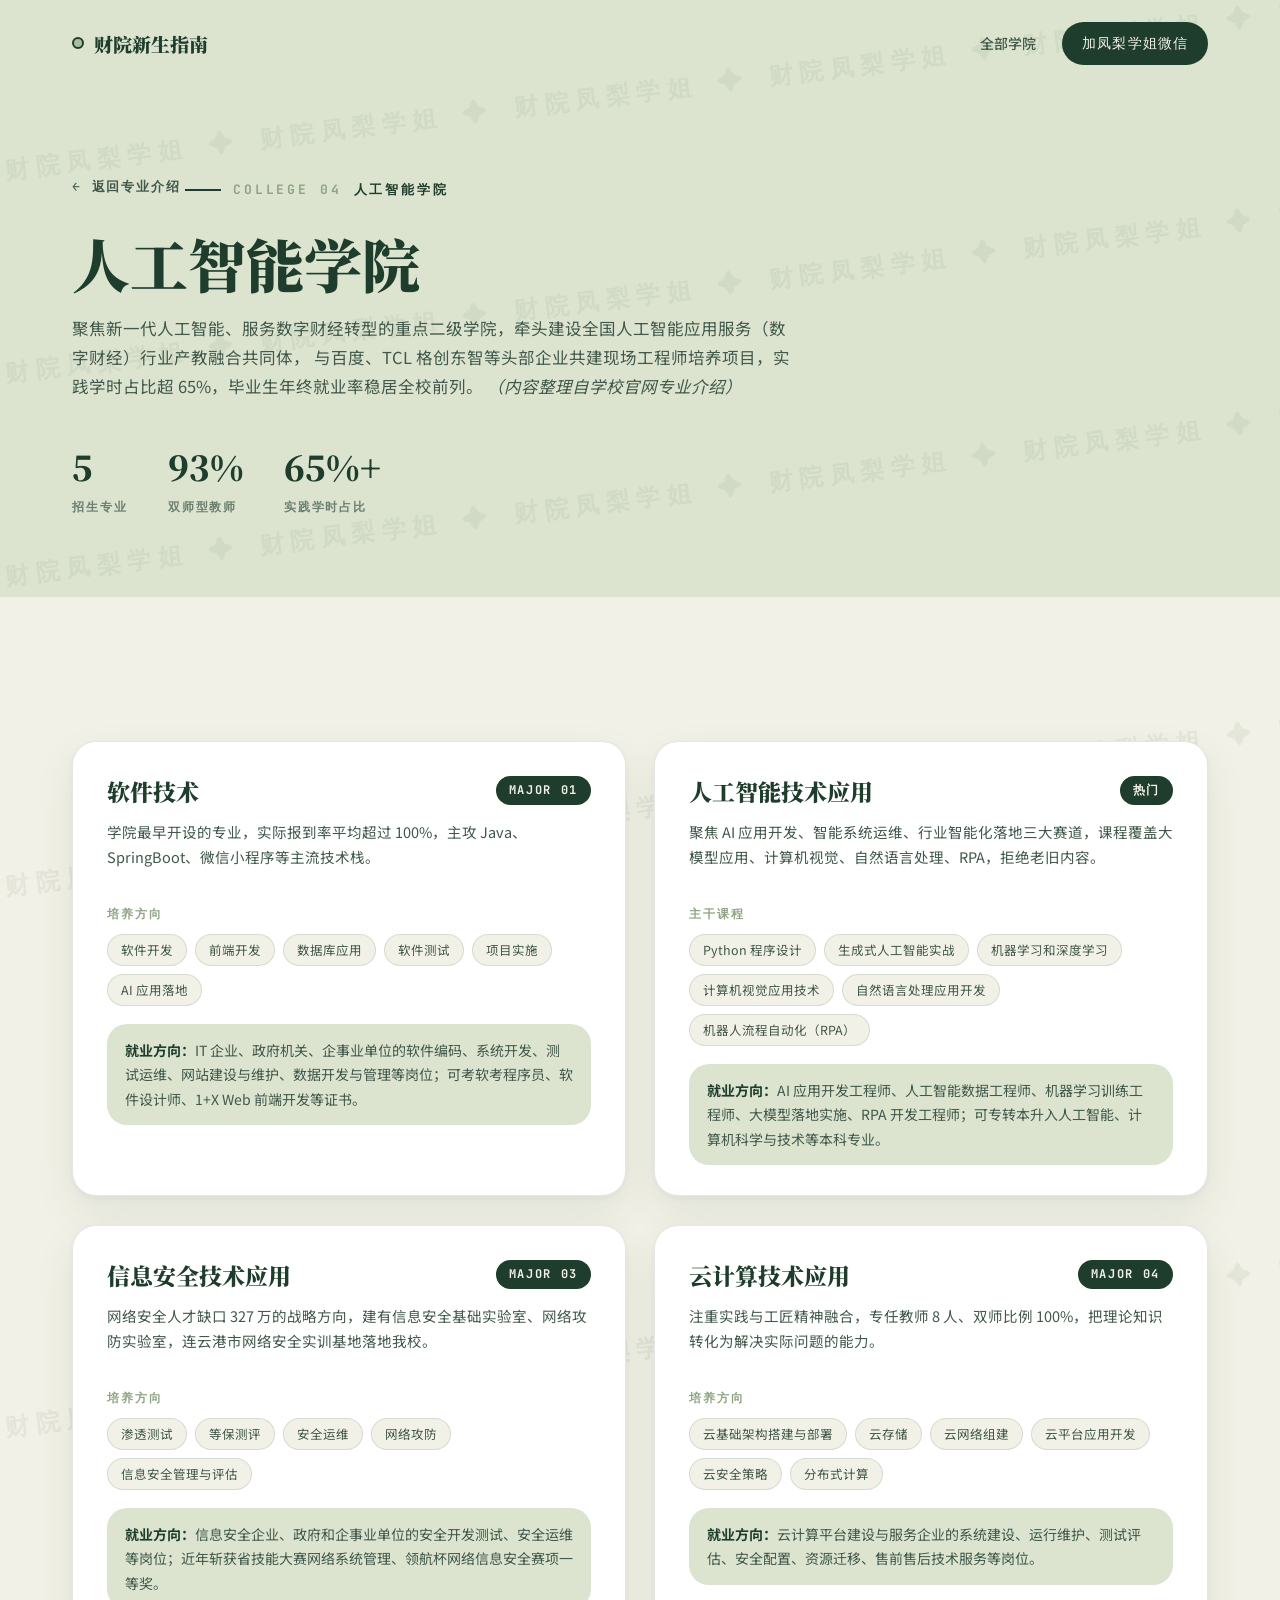
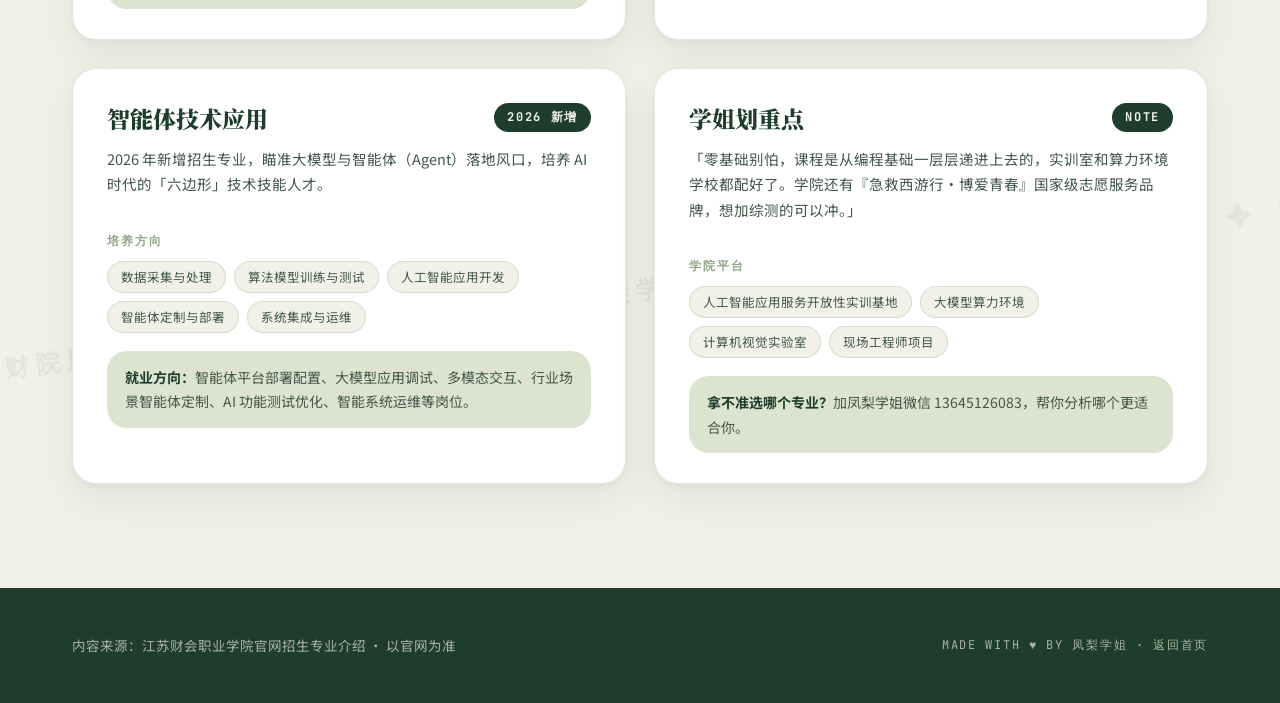
==== college-ai.html @ 63b78833 "deploy: 江苏财会新生指南 by 凤梨学姐" ====
<!DOCTYPE html>
<html lang="zh-CN">
<head>
  <meta charset="UTF-8" />
  <meta name="viewport" content="width=device-width, initial-scale=1.0" />
  <title>人工智能学院 · 江苏财会新生指南</title>
  <link rel="preconnect" href="https://fonts.googleapis.com" />
  <link rel="preconnect" href="https://fonts.gstatic.com" crossorigin />
  <link href="https://fonts.googleapis.com/css2?family=Noto+Serif+SC:wght@700;900&family=Noto+Sans+SC:wght@400;500;700&family=JetBrains+Mono:wght@500;700&display=swap" rel="stylesheet" />
  <link rel="stylesheet" href="assets/css/style.css" />
</head>
<body>

  <header class="nav scrolled">
    <div class="container nav-inner">
      <a class="nav-logo" href="index.html"><span class="dot"></span>财院新生指南</a>
      <nav class="nav-links">
        <a href="index.html#sec-08">全部学院</a>
        <a class="nav-cta" href="index.html#finale">加凤梨学姐微信</a>
      </nav>
    </div>
  </header>

  <section class="sub-hero">
    <div class="container">
      <a class="back reveal in" href="index.html#sec-08">← 返回专业介绍</a>
      <span class="eyebrow reveal in"><span class="num">COLLEGE 04</span>人工智能学院</span>
      <h1 class="reveal in" style="--d:.06s">人工智能学院</h1>
      <p class="lead reveal in" style="--d:.12s">
        聚焦新一代人工智能、服务数字财经转型的重点二级学院，牵头建设全国人工智能应用服务（数字财经）行业产教融合共同体，
        与百度、TCL 格创东智等头部企业共建现场工程师培养项目，实践学时占比超 65%，毕业生年终就业率稳居全校前列。
        <em>（内容整理自学校官网专业介绍）</em>
      </p>
      <div class="stats reveal in" style="--d:.18s">
        <div class="stat"><div class="n">5</div><div class="l">招生专业</div></div>
        <div class="stat"><div class="n">93%</div><div class="l">双师型教师</div></div>
        <div class="stat"><div class="n">65%+</div><div class="l">实践学时占比</div></div>
      </div>
    </div>
  </section>

  <section class="section">
    <div class="container">
      <div class="grid cols-2">

        <div class="card major-card reveal">
          <div class="m-head"><h3>软件技术</h3><span class="m-idx">MAJOR 01</span></div>
          <p class="m-desc">学院最早开设的专业，实际报到率平均超过 100%，主攻 Java、SpringBoot、微信小程序等主流技术栈。</p>
          <div class="m-block">
            <div class="m-label">培养方向</div>
            <div class="courses"><span>软件开发</span><span>前端开发</span><span>数据库应用</span><span>软件测试</span><span>项目实施</span><span>AI 应用落地</span></div>
          </div>
          <div class="m-job"><b>就业方向：</b>IT 企业、政府机关、企事业单位的软件编码、系统开发、测试运维、网站建设与维护、数据开发与管理等岗位；可考软考程序员、软件设计师、1+X Web 前端开发等证书。</div>
        </div>

        <div class="card major-card reveal" style="--d:.08s">
          <div class="m-head"><h3>人工智能技术应用</h3><span class="m-idx">热门</span></div>
          <p class="m-desc">聚焦 AI 应用开发、智能系统运维、行业智能化落地三大赛道，课程覆盖大模型应用、计算机视觉、自然语言处理、RPA，拒绝老旧内容。</p>
          <div class="m-block">
            <div class="m-label">主干课程</div>
            <div class="courses"><span>Python 程序设计</span><span>生成式人工智能实战</span><span>机器学习和深度学习</span><span>计算机视觉应用技术</span><span>自然语言处理应用开发</span><span>机器人流程自动化（RPA）</span></div>
          </div>
          <div class="m-job"><b>就业方向：</b>AI 应用开发工程师、人工智能数据工程师、机器学习训练工程师、大模型落地实施、RPA 开发工程师；可专转本升入人工智能、计算机科学与技术等本科专业。</div>
        </div>

        <div class="card major-card reveal">
          <div class="m-head"><h3>信息安全技术应用</h3><span class="m-idx">MAJOR 03</span></div>
          <p class="m-desc">网络安全人才缺口 327 万的战略方向，建有信息安全基础实验室、网络攻防实验室，连云港市网络安全实训基地落地我校。</p>
          <div class="m-block">
            <div class="m-label">培养方向</div>
            <div class="courses"><span>渗透测试</span><span>等保测评</span><span>安全运维</span><span>网络攻防</span><span>信息安全管理与评估</span></div>
          </div>
          <div class="m-job"><b>就业方向：</b>信息安全企业、政府和企事业单位的安全开发测试、安全运维等岗位；近年斩获省技能大赛网络系统管理、领航杯网络信息安全赛项一等奖。</div>
        </div>

        <div class="card major-card reveal" style="--d:.08s">
          <div class="m-head"><h3>云计算技术应用</h3><span class="m-idx">MAJOR 04</span></div>
          <p class="m-desc">注重实践与工匠精神融合，专任教师 8 人、双师比例 100%，把理论知识转化为解决实际问题的能力。</p>
          <div class="m-block">
            <div class="m-label">培养方向</div>
            <div class="courses"><span>云基础架构搭建与部署</span><span>云存储</span><span>云网络组建</span><span>云平台应用开发</span><span>云安全策略</span><span>分布式计算</span></div>
          </div>
          <div class="m-job"><b>就业方向：</b>云计算平台建设与服务企业的系统建设、运行维护、测试评估、安全配置、资源迁移、售前售后技术服务等岗位。</div>
        </div>

        <div class="card major-card reveal">
          <div class="m-head"><h3>智能体技术应用</h3><span class="m-idx">2026 新增</span></div>
          <p class="m-desc">2026 年新增招生专业，瞄准大模型与智能体（Agent）落地风口，培养 AI 时代的「六边形」技术技能人才。</p>
          <div class="m-block">
            <div class="m-label">培养方向</div>
            <div class="courses"><span>数据采集与处理</span><span>算法模型训练与测试</span><span>人工智能应用开发</span><span>智能体定制与部署</span><span>系统集成与运维</span></div>
          </div>
          <div class="m-job"><b>就业方向：</b>智能体平台部署配置、大模型应用调试、多模态交互、行业场景智能体定制、AI 功能测试优化、智能系统运维等岗位。</div>
        </div>

        <div class="card major-card reveal" style="--d:.08s">
          <div class="m-head"><h3>学姐划重点</h3><span class="m-idx">NOTE</span></div>
          <p class="m-desc">「零基础别怕，课程是从编程基础一层层递进上去的，实训室和算力环境学校都配好了。学院还有『急救西游行·博爱青春』国家级志愿服务品牌，想加综测的可以冲。」</p>
          <div class="m-block">
            <div class="m-label">学院平台</div>
            <div class="courses"><span>人工智能应用服务开放性实训基地</span><span>大模型算力环境</span><span>计算机视觉实验室</span><span>现场工程师项目</span></div>
          </div>
          <div class="m-job"><b>拿不准选哪个专业？</b>加凤梨学姐微信 13645126083，帮你分析哪个更适合你。</div>
        </div>

      </div>
    </div>
  </section>

  <footer class="footer">
    <div class="container">
      <div>内容来源：江苏财会职业学院官网招生专业介绍 · 以官网为准</div>
      <div class="mono">MADE WITH ♥ BY 凤梨学姐 · <a href="index.html">返回首页</a></div>
    </div>
  </footer>

  <script src="assets/js/main.js"></script>
</body>
</html>
---- assets/css/style.css ----
/* ============================================================
   江苏财会职业学院 · 凤梨学姐新生指南
   设计稿还原：清新校园编辑风
   豆绿 #A9BC9D / 浅绿 #DCE4D0 / 米白 #F2F1E7 / 墨绿 #1F3D2C
   ============================================================ */

:root {
  --green: #A9BC9D;
  --green-deep: #8FA483;
  --green-light: #DCE4D0;
  --cream: #F2F1E7;
  --cream-soft: #FAF9F3;
  --ink: #1F3D2C;
  --ink-soft: #41584A;
  --ink-faint: #6B7F70;
  --white: #FFFFFF;
  --line: rgba(31, 61, 44, 0.12);
  --shadow-card: 0 2px 6px rgba(31, 61, 44, 0.05), 0 16px 40px rgba(31, 61, 44, 0.08);
  --shadow-hover: 0 6px 14px rgba(31, 61, 44, 0.08), 0 28px 60px rgba(31, 61, 44, 0.14);
  --r-card: 24px;
  --r-card-lg: 28px;
  --r-card-sm: 20px;
  --r-pill: 999px;
  --font-serif: "Noto Serif SC", "Songti SC", serif;
  --font-sans: "Noto Sans SC", "PingFang SC", sans-serif;
  --font-mono: "JetBrains Mono", "SFMono-Regular", monospace;
}

* { margin: 0; padding: 0; box-sizing: border-box; }

html { scroll-behavior: smooth; }

body {
  font-family: var(--font-sans);
  background: var(--cream);
  color: var(--ink);
  line-height: 1.75;
  font-size: 16px;
  -webkit-font-smoothing: antialiased;
  overflow-x: hidden;
}

img { display: block; max-width: 100%; }

a { color: inherit; text-decoration: none; }

::selection { background: var(--green); color: var(--ink); }

/* ---------- 通用布局 ---------- */
.container {
  max-width: 1200px;
  margin: 0 auto;
  padding: 0 32px;
}

.section { padding: 96px 0 104px; position: relative; }

.section.tint { background: var(--green-light); }
.section.tint-soft { background: var(--cream-soft); }

/* 编号眉标 */
.eyebrow {
  font-family: var(--font-mono);
  font-size: 13px;
  font-weight: 700;
  letter-spacing: 0.22em;
  text-transform: uppercase;
  color: var(--ink);
  display: inline-flex;
  align-items: center;
  gap: 12px;
  margin-bottom: 20px;
}

.eyebrow::before {
  content: "";
  width: 36px;
  height: 2px;
  background: var(--ink);
  display: inline-block;
}

.eyebrow .num { color: var(--green-deep); }

.section-title {
  font-family: var(--font-serif);
  font-weight: 900;
  font-size: clamp(30px, 4.4vw, 46px);
  line-height: 1.25;
  letter-spacing: 0.02em;
  margin-bottom: 18px;
}

.section-sub {
  color: var(--ink-soft);
  font-size: 16px;
  max-width: 640px;
}

/* 学姐旁白 */
.sis-note {
  margin-top: 28px;
  background: var(--white);
  border: 1px solid var(--line);
  border-left: 5px solid var(--green);
  border-radius: var(--r-card-sm);
  padding: 20px 26px;
  font-family: var(--font-serif);
  font-size: 16.5px;
  color: var(--ink-soft);
  max-width: 760px;
  box-shadow: var(--shadow-card);
  position: relative;
}

.sis-note .sig {
  display: block;
  margin-top: 8px;
  font-family: var(--font-mono);
  font-size: 12px;
  letter-spacing: 0.18em;
  color: var(--green-deep);
  font-weight: 700;
}

/* ---------- 胶囊按钮 ---------- */
.btn {
  display: inline-flex;
  align-items: center;
  gap: 10px;
  border-radius: var(--r-pill);
  padding: 14px 30px;
  font-family: var(--font-sans);
  font-weight: 700;
  font-size: 15px;
  transition: transform 0.35s cubic-bezier(0.22, 1, 0.36, 1), box-shadow 0.35s, background 0.35s, color 0.35s;
  cursor: pointer;
  border: 1.5px solid transparent;
  white-space: nowrap;
}

.btn.copied { background: var(--green) !important; color: var(--ink) !important; }

.btn-primary { background: var(--ink); color: var(--cream); }
.btn-primary:hover { transform: translateY(-3px); box-shadow: 0 14px 30px rgba(31, 61, 44, 0.28); }

.btn-ghost { background: transparent; color: var(--ink); border-color: var(--ink); }
.btn-ghost:hover { background: var(--ink); color: var(--cream); transform: translateY(-3px); }

.btn-light { background: var(--cream); color: var(--ink); }
.btn-light:hover { transform: translateY(-3px); box-shadow: 0 14px 30px rgba(0, 0, 0, 0.25); }

/* ---------- 顶部导航 ---------- */
.nav {
  position: fixed;
  top: 0; left: 0; right: 0;
  z-index: 100;
  transition: background 0.4s, box-shadow 0.4s, padding 0.4s;
  padding: 22px 0;
}

.nav.scrolled {
  background: rgba(242, 241, 231, 0.88);
  backdrop-filter: blur(14px);
  -webkit-backdrop-filter: blur(14px);
  box-shadow: 0 1px 0 var(--line);
  padding: 12px 0;
}

.nav-inner {
  display: flex;
  align-items: center;
  justify-content: space-between;
}

.nav-logo {
  font-family: var(--font-serif);
  font-weight: 900;
  font-size: 19px;
  display: flex;
  align-items: center;
  gap: 10px;
}

.nav-logo .dot {
  width: 12px; height: 12px;
  border-radius: 50%;
  background: var(--green);
  border: 2.5px solid var(--ink);
}

.nav-links { display: flex; gap: 26px; align-items: center; }

.nav-links a {
  font-size: 14px;
  font-weight: 500;
  color: var(--ink-soft);
  position: relative;
  transition: color 0.3s;
}

.nav-links a::after {
  content: "";
  position: absolute;
  left: 0; bottom: -6px;
  width: 0; height: 2px;
  background: var(--ink);
  border-radius: 2px;
  transition: width 0.35s cubic-bezier(0.22, 1, 0.36, 1);
}

.nav-links a:hover { color: var(--ink); }
.nav-links a:hover::after { width: 100%; }

.nav-cta {
  font-family: var(--font-mono);
  font-size: 12.5px;
  font-weight: 700;
  letter-spacing: 0.08em;
  background: var(--ink);
  color: var(--cream) !important;
  border-radius: var(--r-pill);
  padding: 9px 20px;
  transition: transform 0.3s, box-shadow 0.3s;
}

.nav-cta::after { display: none; }
.nav-cta:hover { transform: translateY(-2px); box-shadow: 0 10px 22px rgba(31, 61, 44, 0.3); }

@media (max-width: 900px) {
  .nav-links a:not(.nav-cta) { display: none; }
}

/* ---------- Hero ---------- */
.hero {
  min-height: 100vh;
  display: flex;
  flex-direction: column;
  justify-content: center;
  padding: 140px 0 0;
  position: relative;
  overflow: hidden;
}

.hero-bg-blob {
  position: absolute;
  border-radius: 50%;
  filter: blur(90px);
  opacity: 0.55;
  pointer-events: none;
}

.hero-bg-blob.b1 { width: 520px; height: 520px; background: var(--green-light); top: -140px; right: -100px; }
.hero-bg-blob.b2 { width: 420px; height: 420px; background: var(--green); opacity: 0.35; bottom: 40px; left: -160px; }

.hero-grid {
  display: grid;
  grid-template-columns: 1.05fr 0.95fr;
  gap: 64px;
  align-items: center;
}

.hero-tag {
  display: inline-flex;
  align-items: center;
  gap: 10px;
  background: var(--white);
  border: 1px solid var(--line);
  border-radius: var(--r-pill);
  padding: 8px 20px;
  font-family: var(--font-mono);
  font-size: 12.5px;
  font-weight: 700;
  letter-spacing: 0.16em;
  color: var(--ink-soft);
  margin-bottom: 28px;
  box-shadow: var(--shadow-card);
}

.hero-tag .pulse {
  width: 8px; height: 8px;
  border-radius: 50%;
  background: var(--green-deep);
  animation: pulse 2s infinite;
}

@keyframes pulse {
  0%, 100% { box-shadow: 0 0 0 0 rgba(143, 164, 131, 0.5); }
  50% { box-shadow: 0 0 0 7px rgba(143, 164, 131, 0); }
}

.hero-title {
  font-family: var(--font-serif);
  font-weight: 900;
  font-size: clamp(42px, 6.2vw, 72px);
  line-height: 1.18;
  letter-spacing: 0.02em;
  margin-bottom: 26px;
}

.hero-title .accent {
  color: var(--green-deep);
  position: relative;
  white-space: nowrap;
}

.hero-title .accent svg {
  position: absolute;
  left: 0; bottom: 2px;
  width: 100%; height: 12px;
}

.hero-desc {
  font-size: 17px;
  color: var(--ink-soft);
  max-width: 520px;
  margin-bottom: 38px;
}

.hero-actions { display: flex; gap: 16px; flex-wrap: wrap; align-items: center; }

.hero-wx {
  font-family: var(--font-mono);
  font-size: 13px;
  color: var(--ink-faint);
  letter-spacing: 0.06em;
}

/* Hero 右侧拼贴 */
.hero-collage {
  position: relative;
  height: 560px;
}

.collage-card {
  position: absolute;
  border-radius: var(--r-card-lg);
  overflow: hidden;
  box-shadow: var(--shadow-hover);
  border: 6px solid var(--white);
  transition: transform 0.5s cubic-bezier(0.22, 1, 0.36, 1);
}

.collage-card img { width: 100%; height: 100%; object-fit: cover; }

.collage-card.c1 { width: 62%; height: 64%; top: 0; right: 0; transform: rotate(2.5deg); z-index: 2; }
.collage-card.c2 { width: 46%; height: 44%; bottom: 4%; left: 0; transform: rotate(-3deg); z-index: 3; }
.collage-card.c3 { width: 38%; height: 34%; bottom: 0; right: 8%; transform: rotate(1.5deg); z-index: 1; }

.collage-card:hover { transform: rotate(0deg) scale(1.04); z-index: 5; }

.collage-badge {
  position: absolute;
  z-index: 6;
  top: 6%; left: 6%;
  background: var(--ink);
  color: var(--cream);
  border-radius: var(--r-pill);
  padding: 10px 22px;
  font-family: var(--font-mono);
  font-size: 12px;
  font-weight: 700;
  letter-spacing: 0.14em;
  transform: rotate(-4deg);
  box-shadow: 0 12px 26px rgba(31, 61, 44, 0.35);
  animation: floaty 4.5s ease-in-out infinite;
}

@keyframes floaty {
  0%, 100% { transform: rotate(-4deg) translateY(0); }
  50% { transform: rotate(-4deg) translateY(-10px); }
}

@media (max-width: 960px) {
  .hero-grid { grid-template-columns: 1fr; gap: 44px; }
  .hero-collage { height: 420px; }
}

/* ---------- 跑马灯 ---------- */
.marquee {
  background: var(--ink);
  color: var(--cream);
  overflow: hidden;
  padding: 16px 0;
  transform: rotate(-1.2deg) scale(1.02);
  margin-top: 72px;
  position: relative;
  z-index: 5;
}

.marquee-track {
  display: flex;
  gap: 48px;
  width: max-content;
  animation: marquee 26s linear infinite;
}

.marquee span {
  font-family: var(--font-mono);
  font-size: 14px;
  font-weight: 700;
  letter-spacing: 0.2em;
  white-space: nowrap;
  display: inline-flex;
  align-items: center;
  gap: 48px;
}

.marquee span::after { content: "✦"; color: var(--green); }

@keyframes marquee {
  from { transform: translateX(0); }
  to { transform: translateX(-50%); }
}

/* ---------- 卡片网格 ---------- */
.grid { display: grid; gap: 28px; margin-top: 48px; }
.grid.cols-2 { grid-template-columns: repeat(2, 1fr); }
.grid.cols-3 { grid-template-columns: repeat(3, 1fr); }
.grid.cols-4 { grid-template-columns: repeat(4, 1fr); }

@media (max-width: 1000px) {
  .grid.cols-3, .grid.cols-4 { grid-template-columns: repeat(2, 1fr); }
}
@media (max-width: 620px) {
  .grid.cols-2, .grid.cols-3, .grid.cols-4 { grid-template-columns: 1fr; }
}

.card {
  background: var(--white);
  border-radius: var(--r-card);
  border: 1px solid var(--line);
  overflow: hidden;
  box-shadow: var(--shadow-card);
  transition: transform 0.45s cubic-bezier(0.22, 1, 0.36, 1), box-shadow 0.45s;
  display: flex;
  flex-direction: column;
}

.card:hover { transform: translateY(-8px); box-shadow: var(--shadow-hover); }

.card-img {
  overflow: hidden;
  position: relative;
  aspect-ratio: 4 / 3;
  background: var(--green-light);
}

.card-img.tall { aspect-ratio: 3 / 4; }
.card-img.wide { aspect-ratio: 16 / 10; }

.card-img img {
  width: 100%; height: 100%;
  object-fit: cover;
  transition: transform 0.7s cubic-bezier(0.22, 1, 0.36, 1);
}

.card:hover .card-img img { transform: scale(1.06); }

.card-img .chip {
  position: absolute;
  top: 14px; left: 14px;
  background: rgba(31, 61, 44, 0.86);
  color: var(--cream);
  backdrop-filter: blur(6px);
  border-radius: var(--r-pill);
  padding: 5px 14px;
  font-family: var(--font-mono);
  font-size: 11.5px;
  font-weight: 700;
  letter-spacing: 0.1em;
}

.card-body { padding: 24px 26px 26px; flex: 1; display: flex; flex-direction: column; }

.card-title {
  font-family: var(--font-serif);
  font-weight: 700;
  font-size: 20px;
  margin-bottom: 8px;
  line-height: 1.4;
}

.card-text { font-size: 14.5px; color: var(--ink-soft); flex: 1; }

.card-meta {
  margin-top: 14px;
  font-family: var(--font-mono);
  font-size: 12px;
  letter-spacing: 0.1em;
  color: var(--green-deep);
  font-weight: 700;
}

/* 标签 chips */
.tags { display: flex; flex-wrap: wrap; gap: 10px; margin-top: 16px; }

.tag {
  border: 1.5px solid var(--green);
  color: var(--ink-soft);
  border-radius: var(--r-pill);
  padding: 6px 16px;
  font-size: 13px;
  font-weight: 500;
  background: rgba(220, 228, 208, 0.35);
  transition: background 0.3s, transform 0.3s;
}

.tag:hover { background: var(--green-light); transform: translateY(-2px); }

/* 清单列表 */
.check-list { list-style: none; margin-top: 8px; }

.check-list li {
  display: flex;
  gap: 14px;
  padding: 13px 0;
  border-bottom: 1px dashed var(--line);
  font-size: 15px;
  align-items: flex-start;
}

.check-list li:last-child { border-bottom: none; }

.check-list .box {
  flex: none;
  width: 22px; height: 22px;
  border-radius: 7px;
  border: 2px solid var(--green-deep);
  margin-top: 3px;
  position: relative;
  background: var(--cream-soft);
}

.check-list .box::after {
  content: "";
  position: absolute;
  left: 6px; top: 2.5px;
  width: 5px; height: 10px;
  border: solid var(--ink);
  border-width: 0 2.5px 2.5px 0;
  transform: rotate(42deg);
}

.check-list b { font-weight: 700; }
.check-list small { display: block; color: var(--ink-faint); font-size: 13px; margin-top: 2px; }

/* ---------- 大横幅卡（跨栏） ---------- */
.feature {
  display: grid;
  grid-template-columns: 1fr 1fr;
  background: var(--white);
  border-radius: var(--r-card-lg);
  overflow: hidden;
  border: 1px solid var(--line);
  box-shadow: var(--shadow-card);
  margin-top: 48px;
  transition: transform 0.45s cubic-bezier(0.22, 1, 0.36, 1), box-shadow 0.45s;
}

.feature:hover { transform: translateY(-6px); box-shadow: var(--shadow-hover); }

.feature .f-img { overflow: hidden; min-height: 340px; }
.feature .f-img img { width: 100%; height: 100%; object-fit: cover; transition: transform 0.7s cubic-bezier(0.22, 1, 0.36, 1); }
.feature:hover .f-img img { transform: scale(1.05); }

.feature .f-body { padding: 44px 46px; display: flex; flex-direction: column; justify-content: center; }

.feature .f-body h3 {
  font-family: var(--font-serif);
  font-weight: 900;
  font-size: 26px;
  margin-bottom: 14px;
}

.feature .f-body p { color: var(--ink-soft); font-size: 15px; }

@media (max-width: 860px) {
  .feature { grid-template-columns: 1fr; }
  .feature .f-img { min-height: 240px; }
  .feature .f-body { padding: 30px 28px; }
}

/* ---------- 风景瀑布流 ---------- */
.masonry {
  columns: 3;
  column-gap: 24px;
  margin-top: 48px;
}

@media (max-width: 1000px) { .masonry { columns: 2; } }
@media (max-width: 620px) { .masonry { columns: 1; } }

.m-item {
  break-inside: avoid;
  margin-bottom: 24px;
  border-radius: var(--r-card);
  overflow: hidden;
  position: relative;
  box-shadow: var(--shadow-card);
  border: 5px solid var(--white);
  transition: transform 0.45s cubic-bezier(0.22, 1, 0.36, 1), box-shadow 0.45s;
}

.m-item:hover { transform: translateY(-6px) rotate(-0.5deg); box-shadow: var(--shadow-hover); }

.m-item img { width: 100%; transition: transform 0.7s cubic-bezier(0.22, 1, 0.36, 1); }
.m-item:hover img { transform: scale(1.05); }

.m-item .cap {
  position: absolute;
  left: 12px; bottom: 12px;
  background: rgba(242, 241, 231, 0.92);
  backdrop-filter: blur(6px);
  border-radius: var(--r-pill);
  padding: 5px 16px;
  font-size: 12.5px;
  font-weight: 700;
  color: var(--ink);
  letter-spacing: 0.04em;
}

/* ---------- 学院卡片 ---------- */
.college-card { position: relative; }

.college-card .idx {
  font-family: var(--font-mono);
  font-size: 13px;
  font-weight: 700;
  letter-spacing: 0.18em;
  color: var(--green-deep);
  margin-bottom: 10px;
}

.college-card .majors {
  margin-top: 14px;
  display: flex;
  flex-wrap: wrap;
  gap: 8px;
}

.college-card .majors span {
  font-size: 12.5px;
  background: var(--green-light);
  border-radius: var(--r-pill);
  padding: 4px 12px;
  color: var(--ink-soft);
}

.college-card .go {
  margin-top: 20px;
  display: inline-flex;
  align-items: center;
  gap: 8px;
  font-weight: 700;
  font-size: 14.5px;
  color: var(--ink);
}

.college-card .go .arrow { transition: transform 0.35s; }
.college-card:hover .go .arrow { transform: translateX(6px); }

/* ---------- 收尾页 ---------- */
.finale {
  background: var(--ink);
  color: var(--cream);
  padding: 120px 0 90px;
  position: relative;
  overflow: hidden;
}

.finale::before {
  content: "";
  position: absolute;
  width: 600px; height: 600px;
  border-radius: 50%;
  background: rgba(169, 188, 157, 0.12);
  filter: blur(80px);
  top: -200px; right: -160px;
}

.finale .eyebrow { color: var(--green); }
.finale .eyebrow::before { background: var(--green); }
.finale .eyebrow .num { color: var(--cream); }

.finale h2 {
  font-family: var(--font-serif);
  font-weight: 900;
  font-size: clamp(34px, 5vw, 56px);
  line-height: 1.3;
  max-width: 800px;
  margin-bottom: 24px;
}

.finale p { color: rgba(242, 241, 231, 0.75); max-width: 620px; font-size: 16.5px; }

.finale .wx-box {
  margin-top: 40px;
  display: inline-flex;
  align-items: center;
  gap: 22px;
  background: rgba(242, 241, 231, 0.08);
  border: 1px solid rgba(242, 241, 231, 0.2);
  border-radius: var(--r-card);
  padding: 22px 32px;
  flex-wrap: wrap;
}

.finale .wx-box .label {
  font-family: var(--font-mono);
  font-size: 12px;
  letter-spacing: 0.2em;
  color: var(--green);
  font-weight: 700;
}

.finale .wx-box .num-big {
  font-family: var(--font-mono);
  font-size: 30px;
  font-weight: 700;
  letter-spacing: 0.08em;
}

.finale .actions { margin-top: 36px; display: flex; gap: 16px; flex-wrap: wrap; }

.finale-footer {
  margin-top: 90px;
  padding-top: 30px;
  border-top: 1px solid rgba(242, 241, 231, 0.16);
  display: flex;
  justify-content: space-between;
  gap: 20px;
  flex-wrap: wrap;
  font-size: 13px;
  color: rgba(242, 241, 231, 0.55);
}

.finale-footer .mono { font-family: var(--font-mono); letter-spacing: 0.12em; }

/* ---------- 学院详情页 ---------- */
.sub-hero {
  background: var(--green-light);
  padding: 170px 0 80px;
  position: relative;
  overflow: hidden;
}

.sub-hero .back {
  display: inline-flex;
  align-items: center;
  gap: 8px;
  font-family: var(--font-mono);
  font-size: 13px;
  font-weight: 700;
  letter-spacing: 0.14em;
  color: var(--ink-soft);
  margin-bottom: 30px;
  transition: color 0.3s, gap 0.3s;
}

.sub-hero .back:hover { color: var(--ink); gap: 12px; }

.sub-hero h1 {
  font-family: var(--font-serif);
  font-weight: 900;
  font-size: clamp(36px, 5.4vw, 58px);
  line-height: 1.2;
  margin-bottom: 16px;
}

.sub-hero .lead { max-width: 720px; color: var(--ink-soft); font-size: 16.5px; }

.sub-hero .stats { display: flex; gap: 40px; margin-top: 36px; flex-wrap: wrap; }

.sub-hero .stat .n {
  font-family: var(--font-serif);
  font-weight: 900;
  font-size: 34px;
}

.sub-hero .stat .l {
  font-family: var(--font-mono);
  font-size: 12px;
  letter-spacing: 0.16em;
  color: var(--ink-faint);
  font-weight: 700;
}

/* 专业卡片（详情页） */
.major-card { padding: 34px 34px 30px; }

.major-card .m-head {
  display: flex;
  justify-content: space-between;
  align-items: flex-start;
  gap: 14px;
  margin-bottom: 12px;
}

.major-card h3 {
  font-family: var(--font-serif);
  font-weight: 900;
  font-size: 23px;
  line-height: 1.35;
}

.major-card .m-idx {
  flex: none;
  font-family: var(--font-mono);
  font-size: 12px;
  font-weight: 700;
  letter-spacing: 0.14em;
  color: var(--cream);
  background: var(--ink);
  border-radius: var(--r-pill);
  padding: 4px 13px;
}

.major-card .m-desc { color: var(--ink-soft); font-size: 14.5px; margin-bottom: 18px; }

.major-card .m-block { margin-top: 16px; }

.major-card .m-label {
  font-family: var(--font-mono);
  font-size: 11.5px;
  font-weight: 700;
  letter-spacing: 0.18em;
  color: var(--green-deep);
  margin-bottom: 10px;
}

.major-card .courses { display: flex; flex-wrap: wrap; gap: 8px; }

.major-card .courses span {
  font-size: 12.5px;
  background: var(--cream);
  border: 1px solid var(--line);
  border-radius: var(--r-pill);
  padding: 4px 13px;
  color: var(--ink-soft);
}

.major-card .m-job {
  font-size: 14px;
  color: var(--ink-soft);
  background: var(--green-light);
  border-radius: var(--r-card-sm);
  padding: 14px 18px;
  margin-top: 18px;
}

.major-card .m-job b { color: var(--ink); }

/* 页脚（学院页） */
.footer {
  background: var(--ink);
  color: rgba(242, 241, 231, 0.65);
  padding: 46px 0;
  font-size: 13.5px;
}

.footer .container {
  display: flex;
  justify-content: space-between;
  gap: 18px;
  flex-wrap: wrap;
  align-items: center;
}

.footer .mono { font-family: var(--font-mono); letter-spacing: 0.14em; font-size: 12px; }
.footer a { color: var(--green); }

/* ---------- 动效：滚动显现 ---------- */
.reveal {
  opacity: 0;
  transform: translateY(36px);
  transition: opacity 0.9s cubic-bezier(0.22, 1, 0.36, 1), transform 0.9s cubic-bezier(0.22, 1, 0.36, 1);
  transition-delay: var(--d, 0s);
  will-change: opacity, transform;
}

.reveal.in { opacity: 1; transform: translateY(0); }

@media (prefers-reduced-motion: reduce) {
  .reveal { opacity: 1; transform: none; transition: none; }
  .marquee-track { animation: none; }
}

/* 响应式微调 */
@media (max-width: 720px) {
  .section { padding: 68px 0 72px; }
  .container { padding: 0 20px; }
  .marquee { transform: rotate(0) scale(1); }
}

/* ---------- 滚动水印 ---------- */
.wm {
  position: absolute;
  inset: 0;
  z-index: 0;
  overflow: hidden;
  pointer-events: none;
  user-select: none;
  -webkit-user-select: none;
}

.wm-row {
  position: absolute;
  left: -20%;
  width: 140%;
  white-space: nowrap;
  font-family: var(--font-mono);
  font-weight: 700;
  font-size: 24px;
  letter-spacing: 0.28em;
  color: rgba(143, 164, 131, 0.14);
  transform: rotate(-7deg);
  animation: wm-slide 70s linear infinite;
}

.wm-row.r2 { animation-duration: 95s; animation-direction: reverse; }
.wm-row.r3 { animation-duration: 80s; }

.finale .wm-row { color: rgba(242, 241, 231, 0.06); }

@keyframes wm-slide {
  from { transform: rotate(-7deg) translateX(0); }
  to { transform: rotate(-7deg) translateX(-33.333%); }
}

/* 内容层压在水印之上 */
.section > *:not(.wm),
.hero > *:not(.wm):not(.hero-bg-blob),
.finale > *:not(.wm),
.sub-hero > *:not(.wm) {
  position: relative;
  z-index: 1;
}

@media (prefers-reduced-motion: reduce) {
  .wm-row { animation: none; }
}

/* ---------- 内容保护 ---------- */
body {
  user-select: none;
  -webkit-user-select: none;
}

img { -webkit-user-drag: none; }
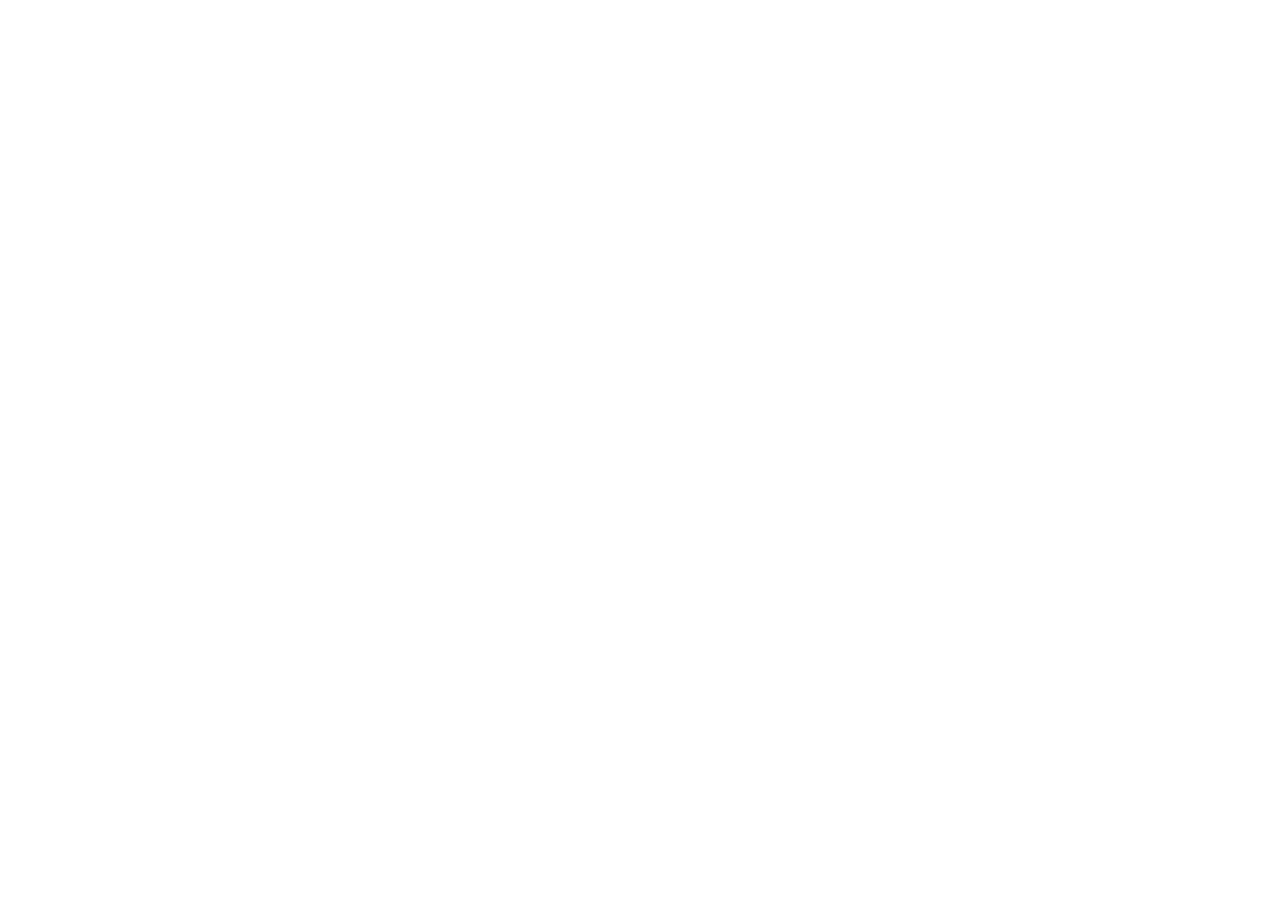
==== commit cc5c7b37: "redirect to CloudStudio fast CDN" ====
--- a/college-ai.html
+++ b/college-ai.html
@@ -1,119 +1,26 @@
 <!DOCTYPE html>
 <html lang="zh-CN">
 <head>
-  <meta charset="UTF-8" />
-  <meta name="viewport" content="width=device-width, initial-scale=1.0" />
-  <title>人工智能学院 · 江苏财会新生指南</title>
-  <link rel="preconnect" href="https://fonts.googleapis.com" />
-  <link rel="preconnect" href="https://fonts.gstatic.com" crossorigin />
-  <link href="https://fonts.googleapis.com/css2?family=Noto+Serif+SC:wght@700;900&family=Noto+Sans+SC:wght@400;500;700&family=JetBrains+Mono:wght@500;700&display=swap" rel="stylesheet" />
-  <link rel="stylesheet" href="assets/css/style.css" />
+<meta charset="UTF-8">
+<meta name="viewport" content="width=device-width,initial-scale=1">
+<title>正在跳转 · 财院新生指南</title>
+<meta http-equiv="refresh" content="0; url=https://cd8e1b1e7d9943e7855a7251f4d6802e.bj9.agentos-app.net/college-ai.html">
+<script>location.replace("https://cd8e1b1e7d9943e7855a7251f4d6802e.bj9.agentos-app.net/college-ai.html");</script>
+<style>
+  body{font-family:'Microsoft YaHei','PingFang SC',sans-serif;background:#F2F1E7;color:#1F3D2C;
+        display:flex;align-items:center;justify-content:center;height:100vh;margin:0;text-align:center}
+  h2{font-weight:700;letter-spacing:.05em}
+  a{color:#1F3D2C;font-weight:700}
+  .pulse{display:inline-block;width:10px;height:10px;border-radius:50%;background:#A9BC9D;
+         animation:p 1.2s infinite}
+  @keyframes p{0%,100%{opacity:.3}50%{opacity:1}}
+</style>
 </head>
 <body>
-
-  <header class="nav scrolled">
-    <div class="container nav-inner">
-      <a class="nav-logo" href="index.html"><span class="dot"></span>财院新生指南</a>
-      <nav class="nav-links">
-        <a href="index.html#sec-08">全部学院</a>
-        <a class="nav-cta" href="index.html#finale">加凤梨学姐微信</a>
-      </nav>
-    </div>
-  </header>
-
-  <section class="sub-hero">
-    <div class="container">
-      <a class="back reveal in" href="index.html#sec-08">← 返回专业介绍</a>
-      <span class="eyebrow reveal in"><span class="num">COLLEGE 04</span>人工智能学院</span>
-      <h1 class="reveal in" style="--d:.06s">人工智能学院</h1>
-      <p class="lead reveal in" style="--d:.12s">
-        聚焦新一代人工智能、服务数字财经转型的重点二级学院，牵头建设全国人工智能应用服务（数字财经）行业产教融合共同体，
-        与百度、TCL 格创东智等头部企业共建现场工程师培养项目，实践学时占比超 65%，毕业生年终就业率稳居全校前列。
-        <em>（内容整理自学校官网专业介绍）</em>
-      </p>
-      <div class="stats reveal in" style="--d:.18s">
-        <div class="stat"><div class="n">5</div><div class="l">招生专业</div></div>
-        <div class="stat"><div class="n">93%</div><div class="l">双师型教师</div></div>
-        <div class="stat"><div class="n">65%+</div><div class="l">实践学时占比</div></div>
-      </div>
-    </div>
-  </section>
-
-  <section class="section">
-    <div class="container">
-      <div class="grid cols-2">
-
-        <div class="card major-card reveal">
-          <div class="m-head"><h3>软件技术</h3><span class="m-idx">MAJOR 01</span></div>
-          <p class="m-desc">学院最早开设的专业，实际报到率平均超过 100%，主攻 Java、SpringBoot、微信小程序等主流技术栈。</p>
-          <div class="m-block">
-            <div class="m-label">培养方向</div>
-            <div class="courses"><span>软件开发</span><span>前端开发</span><span>数据库应用</span><span>软件测试</span><span>项目实施</span><span>AI 应用落地</span></div>
-          </div>
-          <div class="m-job"><b>就业方向：</b>IT 企业、政府机关、企事业单位的软件编码、系统开发、测试运维、网站建设与维护、数据开发与管理等岗位；可考软考程序员、软件设计师、1+X Web 前端开发等证书。</div>
-        </div>
-
-        <div class="card major-card reveal" style="--d:.08s">
-          <div class="m-head"><h3>人工智能技术应用</h3><span class="m-idx">热门</span></div>
-          <p class="m-desc">聚焦 AI 应用开发、智能系统运维、行业智能化落地三大赛道，课程覆盖大模型应用、计算机视觉、自然语言处理、RPA，拒绝老旧内容。</p>
-          <div class="m-block">
-            <div class="m-label">主干课程</div>
-            <div class="courses"><span>Python 程序设计</span><span>生成式人工智能实战</span><span>机器学习和深度学习</span><span>计算机视觉应用技术</span><span>自然语言处理应用开发</span><span>机器人流程自动化（RPA）</span></div>
-          </div>
-          <div class="m-job"><b>就业方向：</b>AI 应用开发工程师、人工智能数据工程师、机器学习训练工程师、大模型落地实施、RPA 开发工程师；可专转本升入人工智能、计算机科学与技术等本科专业。</div>
-        </div>
-
-        <div class="card major-card reveal">
-          <div class="m-head"><h3>信息安全技术应用</h3><span class="m-idx">MAJOR 03</span></div>
-          <p class="m-desc">网络安全人才缺口 327 万的战略方向，建有信息安全基础实验室、网络攻防实验室，连云港市网络安全实训基地落地我校。</p>
-          <div class="m-block">
-            <div class="m-label">培养方向</div>
-            <div class="courses"><span>渗透测试</span><span>等保测评</span><span>安全运维</span><span>网络攻防</span><span>信息安全管理与评估</span></div>
-          </div>
-          <div class="m-job"><b>就业方向：</b>信息安全企业、政府和企事业单位的安全开发测试、安全运维等岗位；近年斩获省技能大赛网络系统管理、领航杯网络信息安全赛项一等奖。</div>
-        </div>
-
-        <div class="card major-card reveal" style="--d:.08s">
-          <div class="m-head"><h3>云计算技术应用</h3><span class="m-idx">MAJOR 04</span></div>
-          <p class="m-desc">注重实践与工匠精神融合，专任教师 8 人、双师比例 100%，把理论知识转化为解决实际问题的能力。</p>
-          <div class="m-block">
-            <div class="m-label">培养方向</div>
-            <div class="courses"><span>云基础架构搭建与部署</span><span>云存储</span><span>云网络组建</span><span>云平台应用开发</span><span>云安全策略</span><span>分布式计算</span></div>
-          </div>
-          <div class="m-job"><b>就业方向：</b>云计算平台建设与服务企业的系统建设、运行维护、测试评估、安全配置、资源迁移、售前售后技术服务等岗位。</div>
-        </div>
-
-        <div class="card major-card reveal">
-          <div class="m-head"><h3>智能体技术应用</h3><span class="m-idx">2026 新增</span></div>
-          <p class="m-desc">2026 年新增招生专业，瞄准大模型与智能体（Agent）落地风口，培养 AI 时代的「六边形」技术技能人才。</p>
-          <div class="m-block">
-            <div class="m-label">培养方向</div>
-            <div class="courses"><span>数据采集与处理</span><span>算法模型训练与测试</span><span>人工智能应用开发</span><span>智能体定制与部署</span><span>系统集成与运维</span></div>
-          </div>
-          <div class="m-job"><b>就业方向：</b>智能体平台部署配置、大模型应用调试、多模态交互、行业场景智能体定制、AI 功能测试优化、智能系统运维等岗位。</div>
-        </div>
-
-        <div class="card major-card reveal" style="--d:.08s">
-          <div class="m-head"><h3>学姐划重点</h3><span class="m-idx">NOTE</span></div>
-          <p class="m-desc">「零基础别怕，课程是从编程基础一层层递进上去的，实训室和算力环境学校都配好了。学院还有『急救西游行·博爱青春』国家级志愿服务品牌，想加综测的可以冲。」</p>
-          <div class="m-block">
-            <div class="m-label">学院平台</div>
-            <div class="courses"><span>人工智能应用服务开放性实训基地</span><span>大模型算力环境</span><span>计算机视觉实验室</span><span>现场工程师项目</span></div>
-          </div>
-          <div class="m-job"><b>拿不准选哪个专业？</b>加凤梨学姐微信 13645126083，帮你分析哪个更适合你。</div>
-        </div>
-
-      </div>
-    </div>
-  </section>
-
-  <footer class="footer">
-    <div class="container">
-      <div>内容来源：江苏财会职业学院官网招生专业介绍 · 以官网为准</div>
-      <div class="mono">MADE WITH ♥ BY 凤梨学姐 · <a href="index.html">返回首页</a></div>
-    </div>
-  </footer>
-
-  <script src="assets/js/main.js"></script>
+  <div>
+    <span class="pulse"></span>
+    <h2>正在加载财院新生指南…</h2>
+    <p>如果没有自动跳转，<a href="https://cd8e1b1e7d9943e7855a7251f4d6802e.bj9.agentos-app.net/college-ai.html">点这里进入</a></p>
+  </div>
 </body>
 </html>
